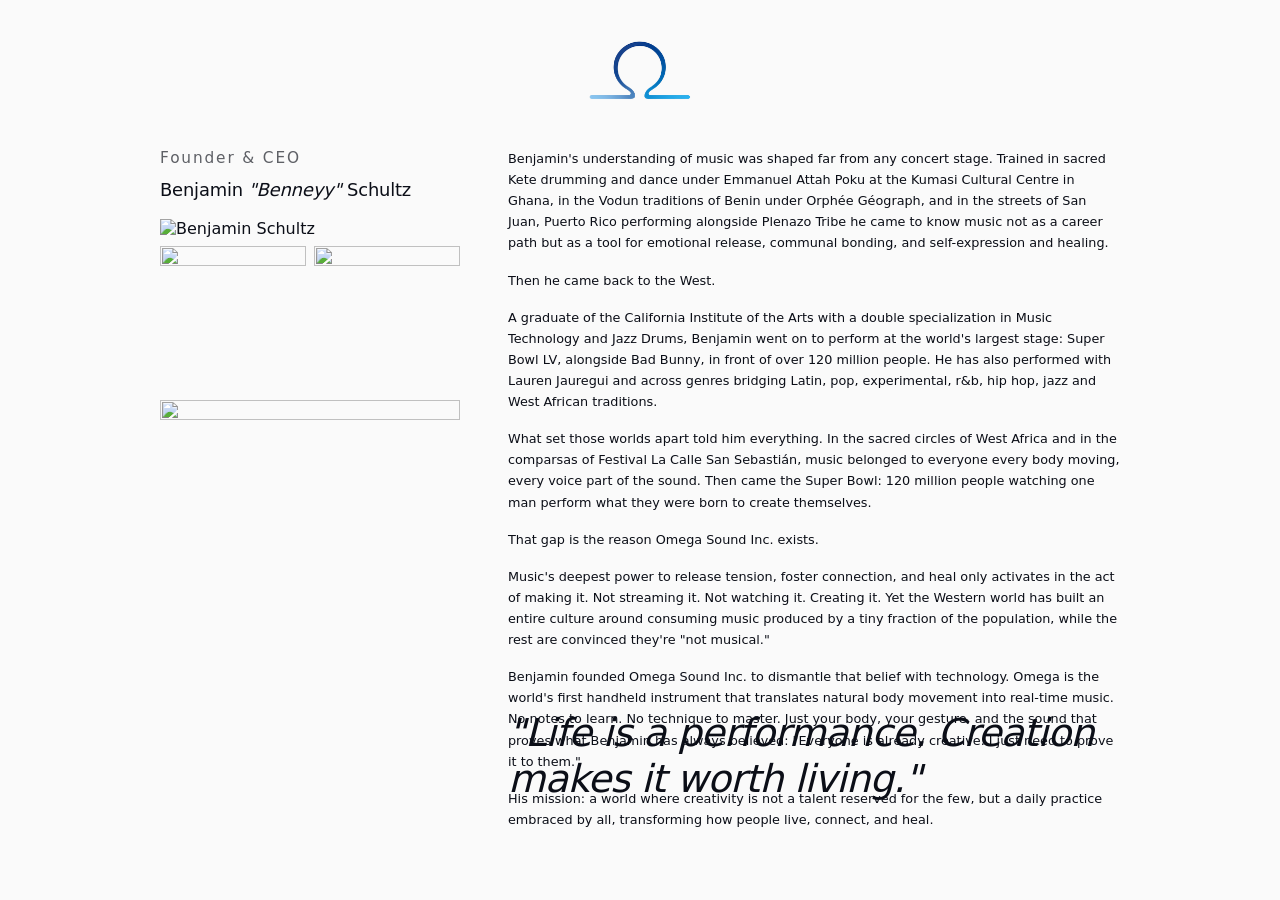
==== about.html @ bc6970d6 "Omega Sound Website 1.6 changed background, added about page, changed hero imnage" ====
<!DOCTYPE html>
<html lang="en">
<head>
  <meta charset="UTF-8">
  <meta name="viewport" content="width=device-width, initial-scale=1.0">
  <title>About — Omega Sound Inc.</title>
  <meta name="description" content="Benjamin 'Benneyy' Schultz — Founder & CEO of Omega Sound Inc.">

  <link rel="stylesheet" href="css/base.css">
  <link rel="stylesheet" href="css/hero.css">
  <link rel="stylesheet" href="css/about.css">
</head>

<body class="about-page">

  <!-- ── Nav: same logo group as hero ───────────────────────────── -->
  <div class="hero__logo-group">
    <div class="hero__logo-socials" aria-hidden="true">
      <a href="https://www.instagram.com/omegasound/" class="hero__social-link" aria-label="Instagram" target="_blank" rel="noopener noreferrer">
        <img src="assets/instagram.png" alt="Instagram" draggable="false">
      </a>
      <a href="https://www.linkedin.com/company/omegasound/about/?viewAsMember=true" class="hero__social-link" aria-label="LinkedIn" target="_blank" rel="noopener noreferrer">
        <img src="assets/linkedin.jpeg" alt="LinkedIn" draggable="false">
      </a>
      <a href="https://www.youtube.com/@OmegaSoundInc" class="hero__social-link" aria-label="YouTube" target="_blank" rel="noopener noreferrer">
        <img src="assets/youtube.png" alt="YouTube" draggable="false">
      </a>
    </div>
    <div class="hero__logo" aria-label="Omega Sound">
      <a href="index.html" aria-label="Home">
        <img src="assets/omega_logo.png" alt="Omega Sound" draggable="false">
      </a>
    </div>
    <nav class="hero__logo-nav" aria-label="Site navigation">
      <a href="demo.html" class="hero__logo-nav-item">Demo</a>
      <a href="about.html" class="hero__logo-nav-item" aria-current="page">About</a>
    </nav>
  </div>

  <!-- ── Page content ───────────────────────────────────────────── -->
  <main class="about-wrap">

    <!-- Two-column grid -->
    <div class="about-grid">

      <!-- Left column: labels + photos -->
      <div class="about-left">

        <p class="about-role">Founder &amp; CEO</p>
        <p class="about-name">Benjamin <em>"Benneyy"</em> Schultz</p>

        <!-- Main portrait -->
        <img
          class="about-photo-main"
          src="../AboutPage/WhatsApp%20Image%202026-05-01%20at%2010.24.20%201.png"
          alt="Benjamin Schultz"
          draggable="false"
        >

        <!-- Two side-by-side photos -->
        <div class="about-photo-pair">
          <img
            src="../AboutPage/IMG_0932%201.png"
            alt=""
            role="presentation"
            draggable="false"
          >
          <img
            src="../AboutPage/IMG_1394%201.png"
            alt=""
            role="presentation"
            draggable="false"
          >
        </div>

        <!-- Bottom photo — stays in left column -->
        <img
          class="about-photo-bottom"
          src="../AboutPage/IMG_9838%201.png"
          alt=""
          role="presentation"
          draggable="false"
        >

      </div>

      <!-- Right column: biography -->
      <div class="about-right">

        <p>Benjamin's understanding of music was shaped far from any concert stage. Trained in sacred Kete drumming and dance under Emmanuel Attah Poku at the Kumasi Cultural Centre in Ghana, in the Vodun traditions of Benin under Orphée Géograph, and in the streets of San Juan, Puerto Rico performing alongside Plenazo Tribe he came to know music not as a career path but as a tool for emotional release, communal bonding, and self-expression and healing.</p>

        <p>Then he came back to the West.</p>

        <p>A graduate of the California Institute of the Arts with a double specialization in Music Technology and Jazz Drums, Benjamin went on to perform at the world's largest stage: Super Bowl LV, alongside Bad Bunny, in front of over 120 million people. He has also performed with Lauren Jauregui and across genres bridging Latin, pop, experimental, r&amp;b, hip hop, jazz and West African traditions.</p>

        <p>What set those worlds apart told him everything. In the sacred circles of West Africa and in the comparsas of Festival La Calle San Sebastián, music belonged to everyone every body moving, every voice part of the sound. Then came the Super Bowl: 120 million people watching one man perform what they were born to create themselves.</p>

        <p>That gap is the reason Omega Sound Inc. exists.</p>

        <p>Music's deepest power to release tension, foster connection, and heal only activates in the act of making it. Not streaming it. Not watching it. Creating it. Yet the Western world has built an entire culture around consuming music produced by a tiny fraction of the population, while the rest are convinced they're "not musical."</p>

        <p>Benjamin founded Omega Sound Inc. to dismantle that belief with technology. Omega is the world's first handheld instrument that translates natural body movement into real-time music. No notes to learn. No technique to master. Just your body, your gesture, and the sound that proves what Benjamin has always believed: "Everyone is already creative. I just need to prove it to them."</p>

        <p>His mission: a world where creativity is not a talent reserved for the few, but a daily practice embraced by all, transforming how people live, connect, and heal.</p>

      </div>

    </div>

    <!-- Quote — offset to align with right column -->
    <div class="about-bottom-row">
      <blockquote class="about-quote">
        "Life is a performance. Creation makes it worth living."
      </blockquote>
    </div>

  </main>

</body>
</html>
---- css/base.css ----
/* ════════════════════════════════════════════════════════════════
   base.css — Omega Sound Inc.
   Design tokens + universal reset
   ════════════════════════════════════════════════════════════════ */

:root {
  /* ── Omega Brand Colors ── */
  --void:               #0B0E17;
  --nebula:             #1A1F2E;
  --starlight:          #E8ECF1;
  --ghost:              #8892A4;
  --omega-blue-deep:    #0A2463;
  --omega-blue-bright:  #3E92CC;
  --omega-blue-glow:    #88CCF1;

  /* ── Hero Text Gradient (gray-to-black, OKLAB interpolation) ── */
  --gradient-hero-from: #D0D0D0;
  --gradient-hero-to:   #111111;

  /* ── Typography ── */
  --font-display:    'Editorial New', 'Georgia', serif;
  --font-sans:       system-ui, -apple-system, BlinkMacSystemFont,
                     'Segoe UI', sans-serif;
  --font-handwrite:  'Caveat', cursive;

  /* ── Type Scale ── */
  --text-eyebrow:   clamp(0.75rem, 1.2vw, 1rem);
  --text-hero-line: clamp(3.5rem, 10vw, 9rem);
  --text-hero-sub:  clamp(2.5rem, 7vw, 6.5rem);

  /* ── Spacing ── */
  --space-xs:  4px;
  --space-sm:  8px;
  --space-md:  16px;
  --space-lg:  32px;
  --space-xl:  64px;
  --space-xxl: 128px;

  /* ── Easing ── */
  --ease-smooth: cubic-bezier(0.25, 0.46, 0.45, 0.94);
  --ease-spring: cubic-bezier(0.34, 1.56, 0.64, 1);
}

/* ── Web Fonts ──────────────────────────────────────────────────
   Self-hosted per project conventions (no CDN links).
   Place font files in assets/fonts/ then uncomment the block.
   ────────────────────────────────────────────────────────────── */

/* Handwriting font for palm form inputs */
@font-face {
  font-family: 'Caveat';
  src: url('../assets/fonts/Caveat-Regular.woff2') format('woff2');
  font-weight: 400;
  font-style: normal;
  font-display: swap;
}

/* Editorial New — uncomment once font file is available
@font-face {
  font-family: 'Editorial New';
  src: url('../assets/fonts/EditorialNew-Regular.woff2') format('woff2');
  font-weight: 400;
  font-style: normal;
  font-display: swap;
}
*/

/* ── Reset ── */
*, *::before, *::after {
  box-sizing: border-box;
  margin: 0;
  padding: 0;
}

html {
  scroll-behavior: smooth;
  -webkit-font-smoothing: antialiased;
  -moz-osx-font-smoothing: grayscale;
  text-rendering: optimizeLegibility;
  font-feature-settings: "kern" 1, "liga" 1;
}

body {
  /* Transparent lets the fixed canvas show through on desktop.
     On mobile the canvas is hidden via media query, so the fallback
     background is set there instead — see hero.css mobile block. */
  background: transparent;
  color: var(--void);
  font-family: var(--font-sans);
  overflow-x: hidden;
  min-height: 100vh;
}

img, video, svg {
  max-width: 100%;
  display: block;
}

@media (prefers-reduced-motion: reduce) {
  *, *::before, *::after {
    animation-duration: 0.01ms !important;
    transition-duration: 0.01ms !important;
  }
}
---- css/hero.css ----
/* ════════════════════════════════════════════════════════════════
   hero.css — Omega Sound Inc.
   Hero section layout, typography, and image composition
   ════════════════════════════════════════════════════════════════ */

/* ── Hero Section Container ── */
.hero {
  position: relative;
  width: 100%;
  /* Height aligned to Y:1672 of omega_handsconnected.png (1248×3328):
     page_Y = 20vh + (1672/3328 × 250vh) = 145.6vh
     This is the mirror axis where canvas 1 ends and canvas 2 begins. */
  height: 145.6vh;
  min-height: 700px;
  overflow: hidden;
  display: flex;
  flex-direction: column;
}



/* ════════════════════════════════════════════════════════════════
   LOGO GROUP — Top Center
   The logo is the ONLY in-flow child — this keeps the group
   perfectly centered on the logo at all times.
   Socials and About are position:absolute so they never push
   the logo off-center when hidden or visible.
   ════════════════════════════════════════════════════════════════ */
.hero__logo-group {
  position: absolute;
  top: var(--space-lg);
  left: 50%;
  transform: translateX(-50%);
  z-index: 10;
}

/* Extended hover zone — invisible pseudo-element that bridges the gap
   between the logo and its absolute-positioned social/about children.
   Without this, moving the cursor from the logo toward the icons crosses
   a gap where nothing is hovered, collapsing the state before you arrive. */
.hero__logo-group::before {
  content: '';
  position: absolute;
  left: -38vw;
  right: -20vw;
  top: -4vh;
  bottom: -4vh;
}

/* ── Omega Logo mark — only in-flow child ── */
.hero__logo {
  width: clamp(64px, 8vw, 104px);
  height: auto;
  display: block;
  transition: transform 1.1s cubic-bezier(0.25, 0.46, 0.45, 0.94);
}

.hero__logo img {
  width: 100%;
  height: auto;
  display: block;
}

/* Rotate 180° on group hover */
.hero__logo-group:hover .hero__logo {
  transform: rotate(180deg);
}

/* ── Social icons — absolutely positioned LEFT of logo ──
   Offset derived from OmegaLogoFlipEG.png: gap ≈ 8–9 vw between the
   rightmost icon's edge and the logo's left edge, icons ≈ 4 vw each,
   gutter ≈ 2.8 vw.  All items vertically centred on the logo (top:50%). ── */
.hero__logo-socials {
  position: absolute;
  /* Place the icons' right edge at ≈30 % from the left of the viewport.
     Formula: containing-block right edge (≈50vw+52px) minus target (30vw)
     = 20vw + 52px.  This is viewport-absolute so it never drifts into the
     grey channel between the two lobe circles at any screen width. */
  right: calc(20vw + 52px);
  top: 50%;
  transform: translateY(-50%) translateX(10px);
  display: flex;
  flex-direction: row;
  align-items: center;
  gap: clamp(20px, 2.8vw, 40px);
  opacity: 0;
  pointer-events: none;
  transition: opacity 0.4s cubic-bezier(0.25, 0.46, 0.45, 0.94),
              transform 0.4s cubic-bezier(0.25, 0.46, 0.45, 0.94);
}

.hero__logo-group:hover .hero__logo-socials {
  opacity: 1;
  pointer-events: auto;
  transform: translateY(-50%) translateX(0);
}

.hero__social-link {
  display: block;
  line-height: 0;
  flex-shrink: 0;
}

.hero__social-link img {
  width: clamp(32px, 4vw, 52px);
  height: clamp(32px, 4vw, 52px);
  object-fit: contain;
  display: block;
  /* dissolve any white/grey PNG background against the light canvas */
  mix-blend-mode: multiply;
}

/* ── Nav row (Demo | About) — absolutely positioned RIGHT of logo ──
   Container takes the same anchor as the old single "About" span.
   Items share typography; they sit side-by-side with a fixed gap. ── */
.hero__logo-nav {
  position: absolute;
  left: calc(100% + max(60px, 9vw));
  top: 50%;
  transform: translateY(-50%) translateX(-10px);
  display: flex;
  flex-direction: row;
  align-items: center;
  gap: clamp(20px, 3vw, 44px);
  white-space: nowrap;

  opacity: 0;
  pointer-events: none;
  transition: opacity 0.4s cubic-bezier(0.25, 0.46, 0.45, 0.94),
              transform 0.4s cubic-bezier(0.25, 0.46, 0.45, 0.94);
}

.hero__logo-group:hover .hero__logo-nav {
  opacity: 1;
  pointer-events: auto;
  transform: translateY(-50%) translateX(0);
}

.hero__logo-nav-item {
  font-family: var(--font-sans);
  font-size: var(--text-eyebrow);
  font-weight: 500;
  letter-spacing: 0.15em;
  cursor: pointer;
  color: #000000;
  background: none;
  text-decoration: none;
  transition: color 0.2s ease;
}

.hero__logo-nav-item:hover {
  color: #000000;
}

/* Active page indicator */
.hero__logo-nav-item[aria-current="page"] {
  color: #000000;
}


/* ── Hero SVG overlay — connecting lines ── */
.hero__lines {
  position: absolute;
  inset: 0;
  width: 100%;
  height: 100%;
  pointer-events: none;
  overflow: visible;
  z-index: 6;
}

.hero__lines line {
  stroke: #88CCF1;
  stroke-width: 2;
  stroke-opacity: 0.7;
}

/* ════════════════════════════════════════════════════════════════
   HERO TEXT BLOCK — lowered
   ════════════════════════════════════════════════════════════════ */

/* Register the two gradient stops as animatable typed properties.
   Plain CSS variables can't interpolate color values — @property
   declares the syntax so the browser knows how to tween them.
   inherits:true lets the value flow from .hero__text to every
   child (.hero__eyebrow, .hero__headline) without re-declaring. */
@property --hero-grad-from {
  syntax: '<color>';
  inherits: true;
  initial-value: #8BBFE8;
}
@property --hero-grad-to {
  syntax: '<color>';
  inherits: true;
  initial-value: #052145;
}

.hero__text {
  position: absolute;
  top: clamp(300px, 52vh, 520px);
  left: clamp(var(--space-lg), 5vw, 80px);
  z-index: 10;
  display: flex;
  flex-direction: column;
  gap: 0;
  line-height: 1;

  /* Seed the local copies at their resting values */
  --hero-grad-from: #8BBFE8;
  --hero-grad-to:   #052145;

  /* Animate both stops together */
  transition:
    --hero-grad-from 0.55s cubic-bezier(0.25, 0.46, 0.45, 0.94),
    --hero-grad-to   0.55s cubic-bezier(0.25, 0.46, 0.45, 0.94);
}

/* On hover: light end deepens to mid-gray, dark end goes to pure black */
.hero__text:hover {
  --hero-grad-from: #4A96CC;
  --hero-grad-to:   #020D1F;
}

.hero__eyebrow {
  font-family: var(--font-sans);
  font-size: var(--text-eyebrow);
  font-weight: 500;
  letter-spacing: 0.15em;
  text-transform: uppercase;

  background-image: linear-gradient(
    to bottom right in oklab,
    var(--hero-grad-from),
    var(--hero-grad-to)
  );
  background-clip: text;
  -webkit-background-clip: text;
  color: transparent;
  -webkit-text-fill-color: transparent;

  margin-bottom: clamp(4px, 0.8vh, 12px);
  opacity: 0.75;
}

.hero__headline {
  font-family: var(--font-sans);
  font-size: var(--text-hero-line);
  font-weight: 500;
  font-style: normal;
  font-synthesis: none;
  letter-spacing: -0.025em;
  line-height: 1.0;

  background-image: linear-gradient(
    to bottom right in oklab,
    var(--hero-grad-from),
    var(--hero-grad-to)
  );
  background-clip: text;
  -webkit-background-clip: text;
  color: transparent;
  -webkit-text-fill-color: transparent;

  display: block;
}

.hero__headline--sub {
  font-size: var(--text-hero-sub);
  opacity: 0.88;
}


/* ════════════════════════════════════════════════════════════════
   RESPONSIVE — Mobile
   ════════════════════════════════════════════════════════════════ */
@media (max-width: 768px) {
  /* Hide the canvas background on portrait mobile — the lobe circles are
     sized as a fraction of width, so on a narrow portrait viewport they
     render as two large visible grey discs at the top of the screen.
     The body fallback color (#E9E9E9, matching the canvas base fill)
     provides a clean flat background instead. */
  #omega-form-bg {
    display: none;
  }

  body {
    /* background: #E9E9E9; */
  }

  .hero__text {
    top: clamp(120px, 28vh, 220px);
    left: var(--space-md);
  }

  .hero__hand {
    height: clamp(570px, 90vh, 900px);
  }

  /* ── Logo group: switch to column so socials sit below the mark ── */
  .hero__logo-group {
    display: flex;
    flex-direction: column;
    align-items: center;
    gap: 10px;
  }

  /* Remove the large invisible hover bridge — no hover on touch */
  .hero__logo-group::before {
    display: none;
  }

  /* Socials: always visible, in-flow horizontal row below the Ω mark */
  .hero__logo-socials {
    position: static;
    opacity: 1;
    pointer-events: auto;
    transform: none;
    flex-direction: row;
    gap: 20px;
  }

  .hero__social-link img {
    width: 28px;
    height: 28px;
  }

  /* Hide nav row on mobile — no room beside the logo in column layout */
  .hero__logo-nav {
    display: none;
  }
}
}
---- css/about.css ----
/* ════════════════════════════════════════════════════════════════
   about.css — Omega Sound Inc.
   About page layout
   ════════════════════════════════════════════════════════════════ */

/* ── Page base ── */
.about-page {
  background: #FAFAFA;
  color: var(--void);
  min-height: 100vh;
}

/* ── Nav: fixed top-center, override hero.css absolute ── */
.about-page .hero__logo-group {
  position: fixed;
  top: var(--space-lg);
  left: 50%;
  transform: translateX(-50%);
  z-index: 100;
}

.about-page .hero__social-link img {
  mix-blend-mode: normal;
}

/* ── Page wrapper ── */
.about-wrap {
  max-width: 1040px;
  margin: 0 auto;
  padding: 148px 40px 80px;
}

/* ════════════════════════════════════════════════════════════════
   TWO-COLUMN GRID
   ════════════════════════════════════════════════════════════════ */
.about-grid {
  display: grid;
  grid-template-columns: 300px 1fr;
  column-gap: 48px;
  align-items: start;
}

/* ── LEFT COLUMN ── */
.about-left {
  display: flex;
  flex-direction: column;
  gap: 8px;
}

/* Role eyebrow — matches .hero__eyebrow treatment */
.about-role {
  font-family: var(--font-sans);
  font-size: var(--text-eyebrow);
  font-weight: 500;
  letter-spacing: 0.12em;
  color: var(--void);
  opacity: 0.65;
  margin: 0;
  line-height: 1.4;
}

/* Name — slightly larger, same family */
.about-name {
  font-family: var(--font-sans);
  font-size: clamp(1rem, 1.4vw, 1.25rem);
  font-weight: 500;
  letter-spacing: -0.01em;
  color: var(--void);
  margin: 0 0 10px;
  line-height: 1.3;
}

.about-name em {
  font-style: italic;
}

/* Main portrait — full column width */
.about-photo-main {
  width: 100%;
  height: auto;
  display: block;
  object-fit: cover;
}

/* Two side-by-side photos */
.about-photo-pair {
  display: grid;
  grid-template-columns: 1fr 1fr;
  gap: 8px;
}

.about-photo-pair img {
  width: 100%;
  aspect-ratio: 1 / 1;
  object-fit: cover;
  display: block;
}

/* ── RIGHT COLUMN: biography ── */
.about-right {
  display: flex;
  flex-direction: column;
  gap: 1em;
}

.about-right p {
  font-family: var(--font-sans);
  font-size: clamp(0.8rem, 1vw, 0.9rem);
  font-weight: 400;
  line-height: 1.65;
  color: var(--void);
  margin: 0;
}

/* Bottom photo — stays in left column flow */
.about-photo-bottom {
  width: 100%;
  height: auto;
  display: block;
  object-fit: cover;
  aspect-ratio: 4 / 3;
}

/* ════════════════════════════════════════════════════════════════
   QUOTE — below the grid, left-offset to align with right column
   300px left col + 48px gap = 348px
   ════════════════════════════════════════════════════════════════ */
.about-bottom-row {
  margin-top: -120px;
  padding-left: calc(300px + 48px);
}

.about-quote {
  margin: 0;
  padding: 0;
  border: none;
  font-family: var(--font-sans);
  font-size: clamp(1.6rem, 3vw, 2.6rem);
  font-weight: 400;
  font-style: italic;
  letter-spacing: -0.02em;
  line-height: 1.2;
  color: var(--void);
}

/* ════════════════════════════════════════════════════════════════
   RESPONSIVE — Mobile
   ════════════════════════════════════════════════════════════════ */
@media (max-width: 768px) {
  .about-wrap {
    padding: 88px 20px 60px;
  }

  .about-grid {
    grid-template-columns: 1fr;
    row-gap: 32px;
  }

  /* Bio reads first on mobile */
  .about-right {
    order: -1;
  }

  .about-right p {
    font-size: 0.9rem;
  }

  .about-photo-bottom {
    aspect-ratio: 16 / 9;
  }

  /* Mobile nav — matches hero mobile layout */
  .about-page .hero__logo-group {
    display: flex;
    flex-direction: column;
    align-items: center;
    gap: 10px;
  }

  .about-page .hero__logo-group::before {
    display: none;
  }

  .about-page .hero__logo-socials {
    position: static;
    opacity: 1;
    pointer-events: auto;
    transform: none;
    flex-direction: row;
    gap: 20px;
  }

  .about-page .hero__logo-nav {
    display: none;
  }
}
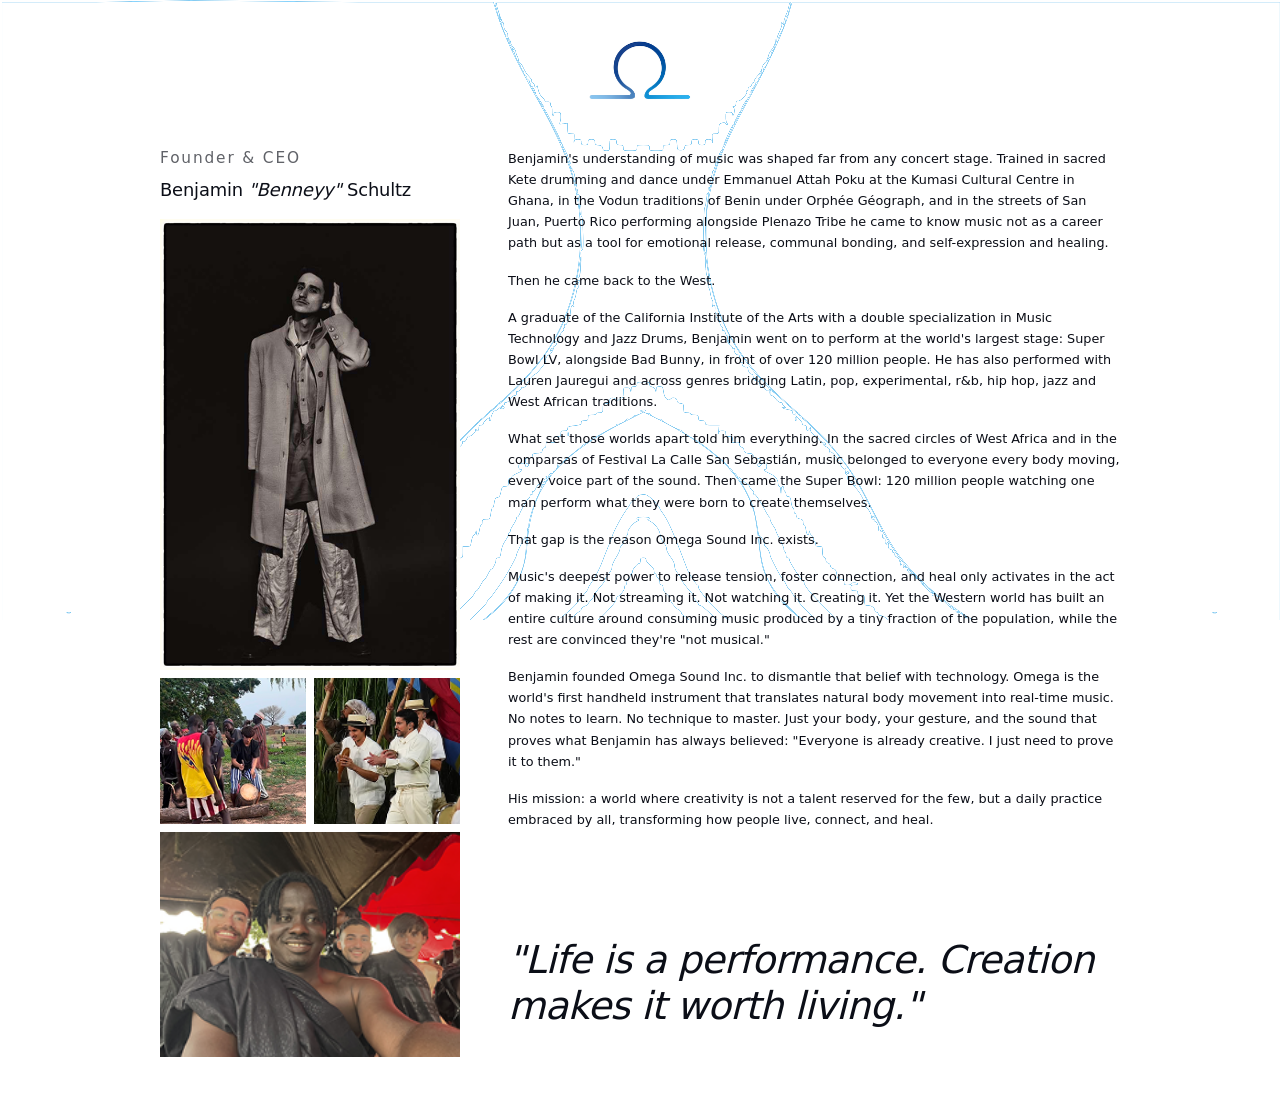
==== commit cb03816f: "Omega Sound Website 1.7 fixed about page images not loading and formatting, theoretically fixed mobi" ====
--- a/about.html
+++ b/about.html
@@ -12,6 +12,9 @@
 </head>
 
 <body class="about-page">
+
+  <!-- Background canvas — traced pattern, covers full viewport, reveals on load. -->
+  <div id="about-bg-top" aria-hidden="true"></div>
 
   <!-- ── Nav: same logo group as hero ───────────────────────────── -->
   <div class="hero__logo-group">
@@ -52,7 +55,7 @@
         <!-- Main portrait -->
         <img
           class="about-photo-main"
-          src="../AboutPage/WhatsApp%20Image%202026-05-01%20at%2010.24.20%201.png"
+          src="assets/about/WhatsApp%20Image%202026-05-01%20at%2010.24.20%201.png"
           alt="Benjamin Schultz"
           draggable="false"
         >
@@ -60,13 +63,13 @@
         <!-- Two side-by-side photos -->
         <div class="about-photo-pair">
           <img
-            src="../AboutPage/IMG_0932%201.png"
+            src="assets/about/IMG_0932%201.png"
             alt=""
             role="presentation"
             draggable="false"
           >
           <img
-            src="../AboutPage/IMG_1394%201.png"
+            src="assets/about/IMG_1394%201.png"
             alt=""
             role="presentation"
             draggable="false"
@@ -76,7 +79,7 @@
         <!-- Bottom photo — stays in left column -->
         <img
           class="about-photo-bottom"
-          src="../AboutPage/IMG_9838%201.png"
+          src="assets/about/IMG_9838%201.png"
           alt=""
           role="presentation"
           draggable="false"
@@ -116,5 +119,9 @@
 
   </main>
 
+  <!-- omega_form_bg_traced.js must load before about_bg.js (exposes initOmegaFormBg) -->
+  <script src="js/omega_form_bg_traced.js"></script>
+  <script src="js/about_bg.js"></script>
+
 </body>
 </html>
--- a/css/hero.css
+++ b/css/hero.css
@@ -324,9 +324,14 @@
     height: 28px;
   }
 
-  /* Hide nav row on mobile — no room beside the logo in column layout */
+  /* Nav: always visible below socials in column layout — hover doesn't work on touch */
   .hero__logo-nav {
-    display: none;
-  }
-}
-}
+    position: static;
+    opacity: 1;
+    pointer-events: auto;
+    transform: none;
+    flex-direction: row;
+    gap: clamp(16px, 5vw, 28px);
+  }
+}
+}
--- a/css/about.css
+++ b/css/about.css
@@ -5,9 +5,20 @@
 
 /* ── Page base ── */
 .about-page {
-  background: #FAFAFA;
+  background: transparent; /* html white shows through unrevealed canvas areas */
   color: var(--void);
   min-height: 100vh;
+}
+
+/* ── Background canvas — fixed full-viewport, behind all content ── */
+#about-bg-top {
+  position: fixed;
+  top: 0;
+  left: 0;
+  width: 100%;
+  height: 100vh;
+  pointer-events: none;
+  z-index: -1;
 }
 
 /* ── Nav: fixed top-center, override hero.css absolute ── */
@@ -28,6 +39,7 @@
   max-width: 1040px;
   margin: 0 auto;
   padding: 148px 40px 80px;
+  position: relative;
 }
 
 /* ════════════════════════════════════════════════════════════════
@@ -191,6 +203,11 @@
   }
 
   .about-page .hero__logo-nav {
-    display: none;
-  }
-}
+    position: static;
+    opacity: 1;
+    pointer-events: auto;
+    transform: none;
+    flex-direction: row;
+    gap: clamp(16px, 5vw, 28px);
+  }
+}
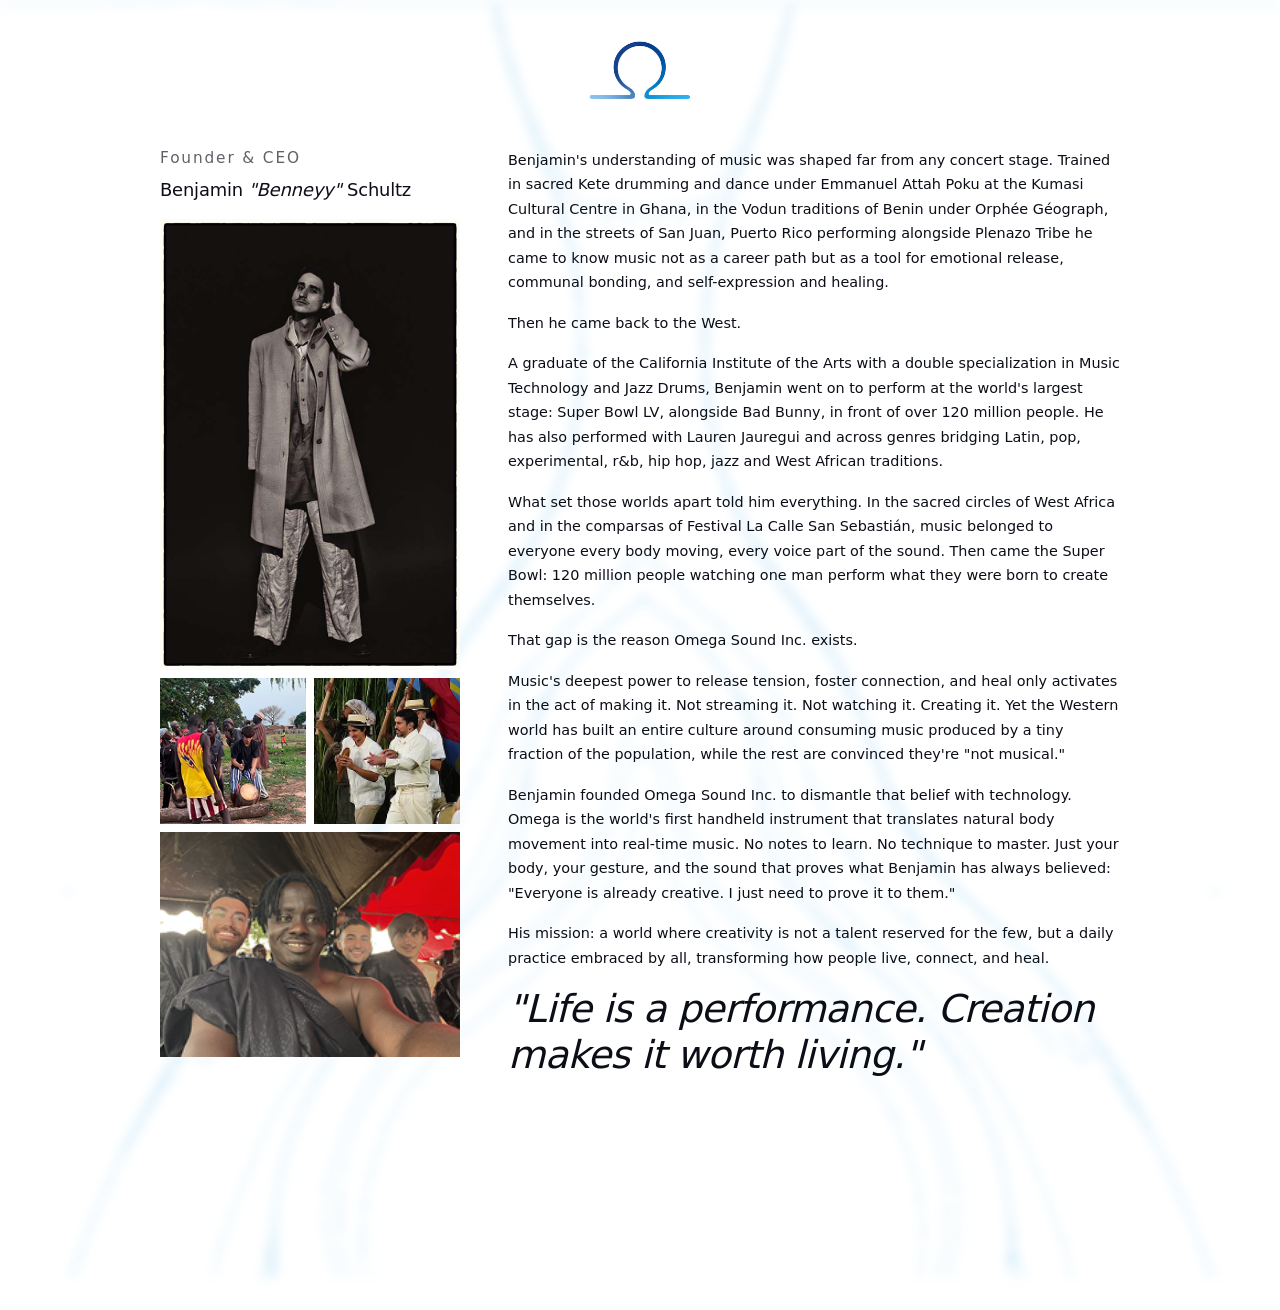
==== commit c4b9283e: "Omega Sound Website 1.7 blur bg, quote in    right col, click device zone → demo" ====
--- a/about.html
+++ b/about.html
@@ -106,15 +106,12 @@
 
         <p>His mission: a world where creativity is not a talent reserved for the few, but a daily practice embraced by all, transforming how people live, connect, and heal.</p>
 
+        <blockquote class="about-quote">
+          "Life is a performance. Creation makes it worth living."
+        </blockquote>
+
       </div>
 
-    </div>
-
-    <!-- Quote — offset to align with right column -->
-    <div class="about-bottom-row">
-      <blockquote class="about-quote">
-        "Life is a performance. Creation makes it worth living."
-      </blockquote>
     </div>
 
   </main>
--- a/css/about.css
+++ b/css/about.css
@@ -8,22 +8,24 @@
   background: transparent; /* html white shows through unrevealed canvas areas */
   color: var(--void);
   min-height: 100vh;
-}
-
-/* ── Background canvas — fixed full-viewport, behind all content ── */
+  position: relative; /* anchors absolute #about-bg-top */
+}
+
+/* ── Background canvas — same dimensions as .hero on home page ── */
 #about-bg-top {
-  position: fixed;
+  position: absolute;
   top: 0;
   left: 0;
   width: 100%;
-  height: 100vh;
-  pointer-events: none;
+  height: 145.6vh;
+  min-height: 700px;
   z-index: -1;
-}
-
-/* ── Nav: fixed top-center, override hero.css absolute ── */
+  filter: blur(6px);
+}
+
+/* ── Nav: absolute top-center — stays at page top, doesn't follow scroll ── */
 .about-page .hero__logo-group {
-  position: fixed;
+  position: absolute;
   top: var(--space-lg);
   left: 50%;
   transform: translateX(-50%);
@@ -38,7 +40,7 @@
 .about-wrap {
   max-width: 1040px;
   margin: 0 auto;
-  padding: 148px 40px 80px;
+  padding: 148px 40px 0;
   position: relative;
 }
 
@@ -117,9 +119,9 @@
 
 .about-right p {
   font-family: var(--font-sans);
-  font-size: clamp(0.8rem, 1vw, 0.9rem);
+  font-size: clamp(0.9rem, 1.1vw, 1rem);
   font-weight: 400;
-  line-height: 1.65;
+  line-height: 1.7;
   color: var(--void);
   margin: 0;
 }
@@ -131,15 +133,6 @@
   display: block;
   object-fit: cover;
   aspect-ratio: 4 / 3;
-}
-
-/* ════════════════════════════════════════════════════════════════
-   QUOTE — below the grid, left-offset to align with right column
-   300px left col + 48px gap = 348px
-   ════════════════════════════════════════════════════════════════ */
-.about-bottom-row {
-  margin-top: -120px;
-  padding-left: calc(300px + 48px);
 }
 
 .about-quote {
@@ -174,7 +167,7 @@
   }
 
   .about-right p {
-    font-size: 0.9rem;
+    font-size: 0.95rem;
   }
 
   .about-photo-bottom {
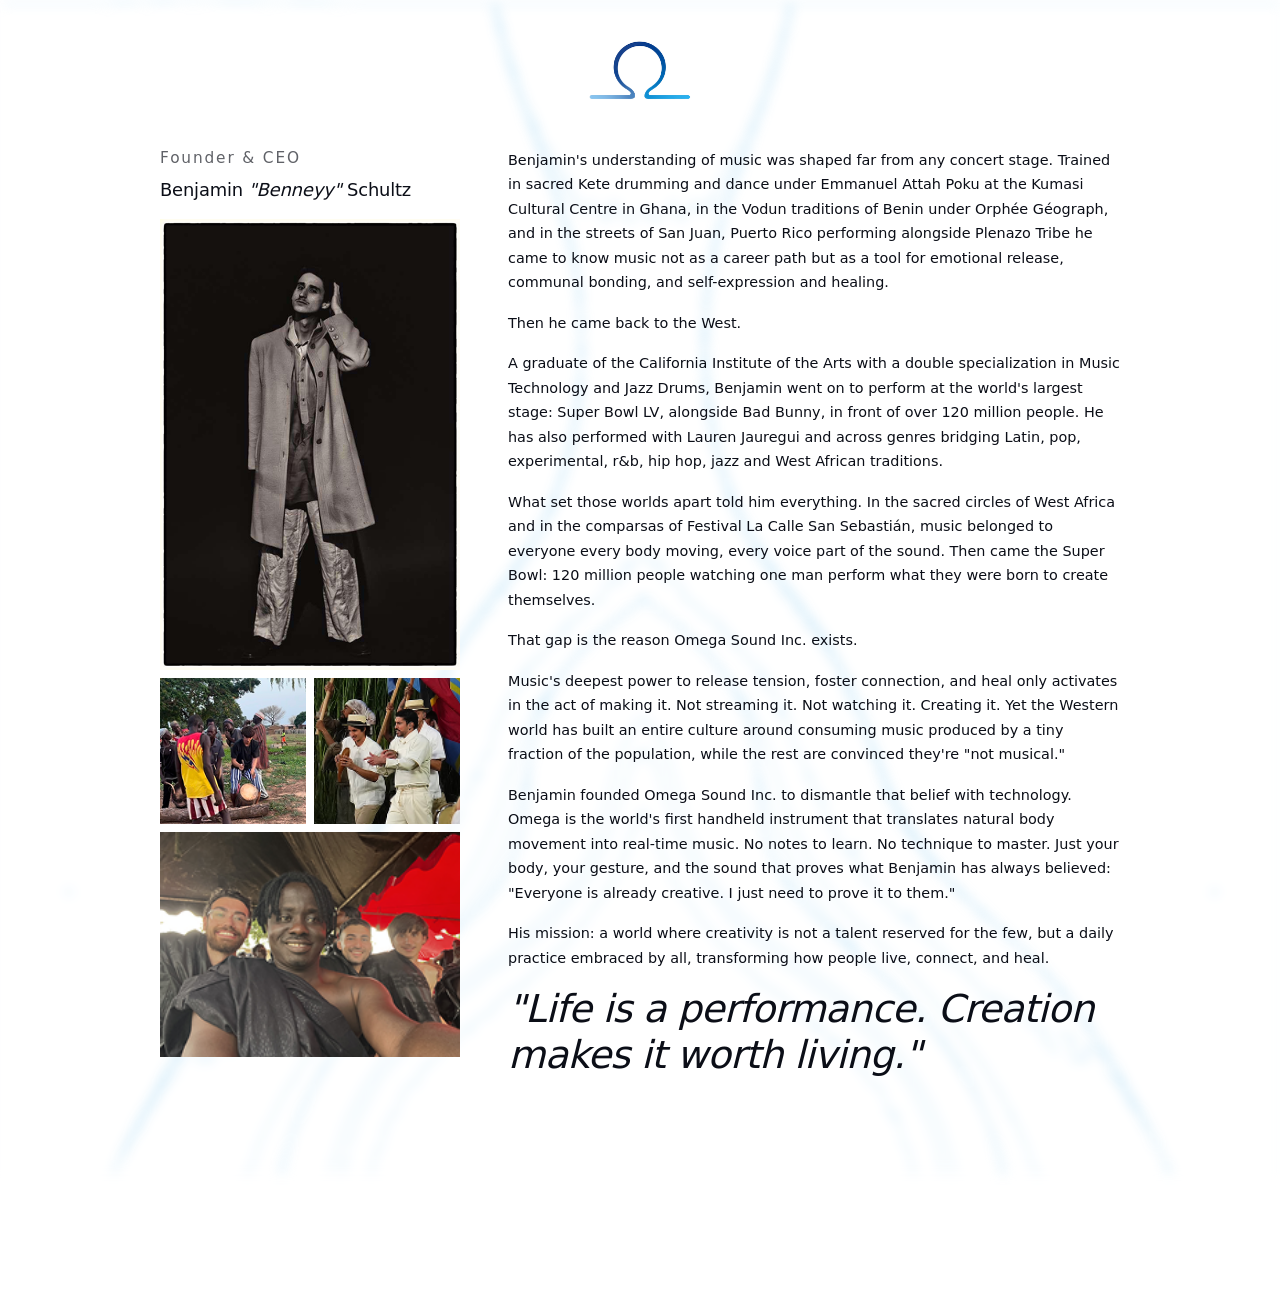
==== commit b3ba1b8f: "Omega Sound Website 1.8 — Blog + Plena as Prophecy article - Add blog listing page (blog.html + css/" ====
--- a/about.html
+++ b/about.html
@@ -37,6 +37,7 @@
     <nav class="hero__logo-nav" aria-label="Site navigation">
       <a href="demo.html" class="hero__logo-nav-item">Demo</a>
       <a href="about.html" class="hero__logo-nav-item" aria-current="page">About</a>
+      <a href="blog.html" class="hero__logo-nav-item">Blog</a>
     </nav>
   </div>
 
--- a/css/hero.css
+++ b/css/hero.css
@@ -42,7 +42,7 @@
   content: '';
   position: absolute;
   left: -38vw;
-  right: -20vw;
+  right: -28vw;
   top: -4vh;
   bottom: -4vh;
 }
@@ -76,7 +76,7 @@
      Formula: containing-block right edge (≈50vw+52px) minus target (30vw)
      = 20vw + 52px.  This is viewport-absolute so it never drifts into the
      grey channel between the two lobe circles at any screen width. */
-  right: calc(20vw + 52px);
+  right: calc(20vw + 90px);
   top: 50%;
   transform: translateY(-50%) translateX(10px);
   display: flex;
--- a/css/about.css
+++ b/css/about.css
@@ -153,7 +153,7 @@
    ════════════════════════════════════════════════════════════════ */
 @media (max-width: 768px) {
   .about-wrap {
-    padding: 88px 20px 60px;
+    padding: 200px 20px 60px;
   }
 
   .about-grid {
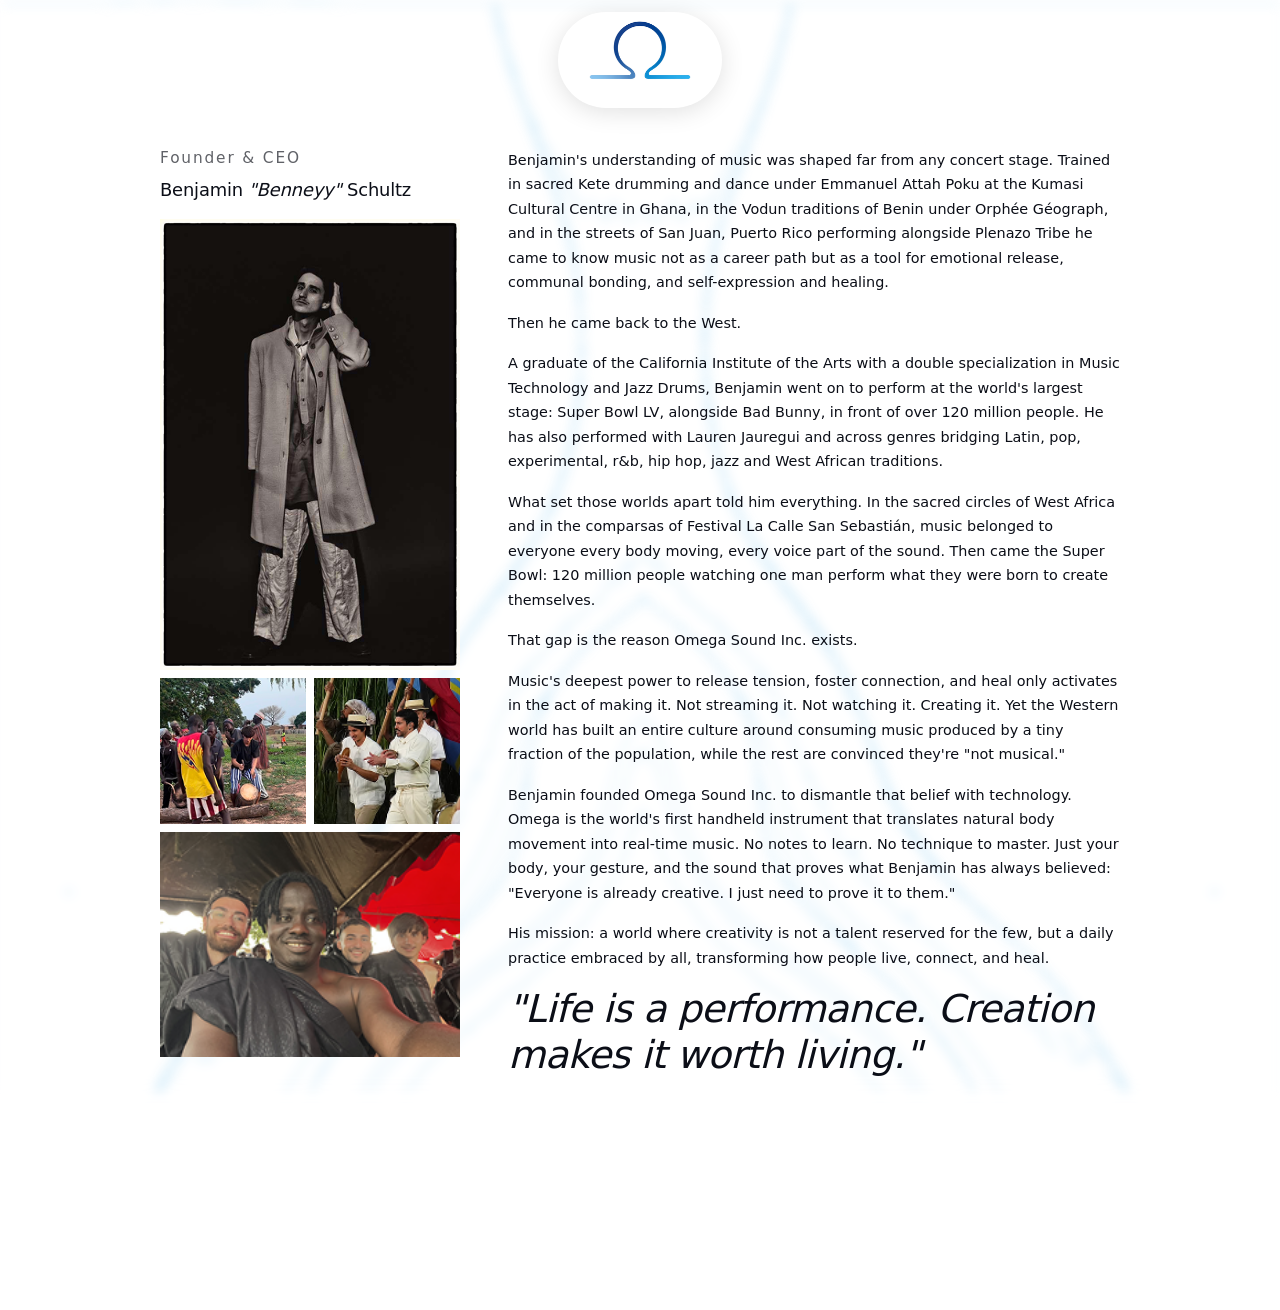
==== commit 2ca3a009: "Omega Sound Website 1.9 — restore video hero + site banner Recovered from Claude Code file-history t" ====
--- a/about.html
+++ b/about.html
@@ -6,9 +6,9 @@
   <title>About — Omega Sound Inc.</title>
   <meta name="description" content="Benjamin 'Benneyy' Schultz — Founder & CEO of Omega Sound Inc.">
 
-  <link rel="stylesheet" href="css/base.css">
-  <link rel="stylesheet" href="css/hero.css">
-  <link rel="stylesheet" href="css/about.css">
+  <link rel="stylesheet" href="css/base.css?v=23">
+  <link rel="stylesheet" href="css/hero.css?v=20">
+  <link rel="stylesheet" href="css/about.css?v=20">
 </head>
 
 <body class="about-page">
@@ -16,30 +16,30 @@
   <!-- Background canvas — traced pattern, covers full viewport, reveals on load. -->
   <div id="about-bg-top" aria-hidden="true"></div>
 
-  <!-- ── Nav: same logo group as hero ───────────────────────────── -->
-  <div class="hero__logo-group">
-    <div class="hero__logo-socials" aria-hidden="true">
-      <a href="https://www.instagram.com/omegasound/" class="hero__social-link" aria-label="Instagram" target="_blank" rel="noopener noreferrer">
-        <img src="assets/instagram.png" alt="Instagram" draggable="false">
-      </a>
-      <a href="https://www.linkedin.com/company/omegasound/about/?viewAsMember=true" class="hero__social-link" aria-label="LinkedIn" target="_blank" rel="noopener noreferrer">
-        <img src="assets/linkedin.jpeg" alt="LinkedIn" draggable="false">
-      </a>
-      <a href="https://www.youtube.com/@OmegaSoundInc" class="hero__social-link" aria-label="YouTube" target="_blank" rel="noopener noreferrer">
-        <img src="assets/youtube.png" alt="YouTube" draggable="false">
-      </a>
-    </div>
-    <div class="hero__logo" aria-label="Omega Sound">
-      <a href="index.html" aria-label="Home">
+  <!-- ── Site banner — pill collapses to logo, expands on hover ── -->
+  <header class="site-banner is-fixed" role="banner">
+    <div class="hero__logo-group">
+      <div class="hero__logo-socials" aria-hidden="true">
+        <a href="https://www.instagram.com/omegasound/" class="hero__social-link" aria-label="Instagram" target="_blank" rel="noopener noreferrer">
+          <img src="assets/instagram.png" alt="Instagram" draggable="false">
+        </a>
+        <a href="https://www.linkedin.com/company/omegasound/about/?viewAsMember=true" class="hero__social-link" aria-label="LinkedIn" target="_blank" rel="noopener noreferrer">
+          <img src="assets/linkedin.jpeg" alt="LinkedIn" draggable="false">
+        </a>
+        <a href="https://www.youtube.com/@OmegaSoundInc" class="hero__social-link" aria-label="YouTube" target="_blank" rel="noopener noreferrer">
+          <img src="assets/youtube.png" alt="YouTube" draggable="false">
+        </a>
+      </div>
+      <a class="hero__logo" href="index.html" aria-label="Omega Sound — home">
         <img src="assets/omega_logo.png" alt="Omega Sound" draggable="false">
       </a>
+      <nav class="hero__logo-nav" aria-label="Site navigation">
+        <a href="demo.html" class="hero__logo-nav-item">Demo</a>
+        <a href="about.html" class="hero__logo-nav-item" aria-current="page">About</a>
+        <a href="blog.html" class="hero__logo-nav-item">Blog</a>
+      </nav>
     </div>
-    <nav class="hero__logo-nav" aria-label="Site navigation">
-      <a href="demo.html" class="hero__logo-nav-item">Demo</a>
-      <a href="about.html" class="hero__logo-nav-item" aria-current="page">About</a>
-      <a href="blog.html" class="hero__logo-nav-item">Blog</a>
-    </nav>
-  </div>
+  </header>
 
   <!-- ── Page content ───────────────────────────────────────────── -->
   <main class="about-wrap">
@@ -120,6 +120,7 @@
   <!-- omega_form_bg_traced.js must load before about_bg.js (exposes initOmegaFormBg) -->
   <script src="js/omega_form_bg_traced.js"></script>
   <script src="js/about_bg.js"></script>
+  <script src="js/omega_logo_home.js?v=20"></script>
 
 </body>
 </html>
--- a/css/base.css
+++ b/css/base.css
@@ -19,6 +19,7 @@
 
   /* ── Typography ── */
   --font-display:    'Editorial New', 'Georgia', serif;
+  --font-condensed:  'Opus Chords Sans Condensed', sans-serif;
   --font-sans:       system-ui, -apple-system, BlinkMacSystemFont,
                      'Segoe UI', sans-serif;
   --font-handwrite:  'Caveat', cursive;
@@ -46,6 +47,15 @@
    Place font files in assets/fonts/ then uncomment the block.
    ────────────────────────────────────────────────────────────── */
 
+/* Opus Chords Sans Condensed — hero display */
+@font-face {
+  font-family: 'Opus Chords Sans Condensed';
+  src: url('../assets/fonts/OpusChordsSansCondensedStd.otf') format('opentype');
+  font-weight: 400;
+  font-style: normal;
+  font-display: swap;
+}
+
 /* Handwriting font for palm form inputs */
 @font-face {
   font-family: 'Caveat';
@@ -55,15 +65,53 @@
   font-display: swap;
 }
 
-/* Editorial New — uncomment once font file is available
 @font-face {
   font-family: 'Editorial New';
-  src: url('../assets/fonts/EditorialNew-Regular.woff2') format('woff2');
+  src: url('../assets/fonts/PPEditorialNew-Ultralight.otf') format('opentype');
+  font-weight: 200;
+  font-style: normal;
+  font-display: swap;
+}
+
+@font-face {
+  font-family: 'Editorial New';
+  src: url('../assets/fonts/PPEditorialNew-UltralightItalic.otf') format('opentype');
+  font-weight: 200;
+  font-style: italic;
+  font-display: swap;
+}
+
+@font-face {
+  font-family: 'Editorial New';
+  src: url('../assets/fonts/PPEditorialNew-Regular.otf') format('opentype');
   font-weight: 400;
   font-style: normal;
   font-display: swap;
 }
-*/
+
+@font-face {
+  font-family: 'Editorial New';
+  src: url('../assets/fonts/PPEditorialNew-Italic.otf') format('opentype');
+  font-weight: 400;
+  font-style: italic;
+  font-display: swap;
+}
+
+@font-face {
+  font-family: 'Editorial New';
+  src: url('../assets/fonts/PPEditorialNew-Ultrabold.otf') format('opentype');
+  font-weight: 800;
+  font-style: normal;
+  font-display: swap;
+}
+
+@font-face {
+  font-family: 'Editorial New';
+  src: url('../assets/fonts/PPEditorialNew-UltraboldItalic.otf') format('opentype');
+  font-weight: 800;
+  font-style: italic;
+  font-display: swap;
+}
 
 /* ── Reset ── */
 *, *::before, *::after {
@@ -87,7 +135,7 @@
   background: transparent;
   color: var(--void);
   font-family: var(--font-sans);
-  overflow-x: hidden;
+  overflow-x: clip; /* clip ≠ hidden — doesn't create a scroll container, so position:sticky still works */
   min-height: 100vh;
 }
 
--- a/css/hero.css
+++ b/css/hero.css
@@ -7,16 +7,133 @@
 .hero {
   position: relative;
   width: 100%;
-  /* Height aligned to Y:1672 of omega_handsconnected.png (1248×3328):
-     page_Y = 20vh + (1672/3328 × 250vh) = 145.6vh
-     This is the mirror axis where canvas 1 ends and canvas 2 begins. */
-  height: 145.6vh;
-  min-height: 700px;
+  /* Reduced to half: was 145.6vh (two-canvas mirror design).
+     Now 72.8vh — single canvas, no mirrored section2 background. */
+  height: 27.3vh;
+  min-height: 150px;
   overflow: hidden;
   display: flex;
   flex-direction: column;
 }
 
+
+
+/* ════════════════════════════════════════════════════════════════
+   SITE BANNER — collapsed pill around the logo, expands on hover
+   ════════════════════════════════════════════════════════════════ */
+.site-banner {
+  position: absolute;
+  top: 0.75rem;
+  left: 50%;
+  transform: translateX(-50%);
+  /* Collapsed: just wide enough to frame the logo */
+  width: clamp(96px, 14vw, 164px);
+  height: clamp(60px, 12.5vh, 96px);
+  background: #ffffff;
+  border-radius: 999px;
+  z-index: 500;
+  display: flex;
+  align-items: center;
+  justify-content: center;
+  overflow: hidden;
+  box-shadow: 0 4px 24px rgba(0, 0, 0, 0.12);
+  transition: width 0.48s cubic-bezier(0.25, 0.46, 0.45, 0.94);
+  white-space: nowrap;
+}
+
+/* Expanded: grows to reveal socials + nav */
+.site-banner:hover {
+  width: min(640px, calc(100vw - 1.5rem));
+}
+
+/* Once video hero scrolls away, JS adds .is-fixed so banner sticks to viewport top */
+.site-banner.is-fixed {
+  position: fixed;
+  top: 0.75rem;
+  left: 50%;
+  transform: translateX(-50%);
+}
+
+/* Logo group: switch to flex row so socials/nav flow beside the logo */
+.site-banner .hero__logo-group {
+  position: relative;
+  top: auto;
+  left: auto;
+  transform: none;
+  padding-top: 6px;
+  display: flex;
+  flex-direction: row;
+  align-items: center;
+  gap: 0;
+}
+
+/* Suppress the wide invisible hover bridge — not needed inside the banner */
+.site-banner .hero__logo-group::before {
+  display: none;
+}
+
+/* Socials: in-flow flex row, hidden by max-width clipping until banner expands */
+.site-banner .hero__logo-socials {
+  position: static;
+  display: flex;
+  flex-direction: row;
+  align-items: center;
+  gap: clamp(14px, 2vw, 28px);
+  order: -1;                       /* sits LEFT of the logo */
+  max-width: 0;
+  overflow: hidden;
+  opacity: 0;
+  padding-right: 0;
+  pointer-events: none;
+  transform: none;
+  transition:
+    max-width 0.48s cubic-bezier(0.25, 0.46, 0.45, 0.94),
+    opacity    0.28s ease 0.14s,
+    padding-right 0.48s cubic-bezier(0.25, 0.46, 0.45, 0.94);
+}
+
+.site-banner:hover .hero__logo-socials {
+  max-width: 280px;
+  opacity: 1;
+  padding-right: clamp(20px, 2.8vw, 40px);
+  pointer-events: auto;
+}
+
+/* Nav: in-flow flex row, hidden by max-width clipping until banner expands */
+.site-banner .hero__logo-nav {
+  position: static;
+  display: flex;
+  flex-direction: row;
+  align-items: center;
+  gap: clamp(16px, 2.5vw, 36px);
+  max-width: 0;
+  overflow: hidden;
+  opacity: 0;
+  padding-left: 0;
+  pointer-events: none;
+  transform: none;
+  transition:
+    max-width 0.48s cubic-bezier(0.25, 0.46, 0.45, 0.94),
+    opacity    0.28s ease 0.14s,
+    padding-left 0.48s cubic-bezier(0.25, 0.46, 0.45, 0.94);
+}
+
+.site-banner:hover .hero__logo-nav {
+  max-width: 280px;
+  opacity: 1;
+  padding-left: clamp(20px, 2.8vw, 40px);
+  pointer-events: auto;
+}
+
+/* Neutralise the base .hero__logo-group:hover transforms inside the banner —
+   those rules (0-3-0) would apply translateY(-50%) and misalign the items.
+   These selectors are 0-4-0 so they always win. */
+.site-banner .hero__logo-group:hover .hero__logo-socials {
+  transform: none;
+}
+.site-banner .hero__logo-group:hover .hero__logo-nav {
+  transform: none;
+}
 
 
 /* ════════════════════════════════════════════════════════════════
@@ -45,14 +162,23 @@
   right: -28vw;
   top: -4vh;
   bottom: -4vh;
-}
-
-/* ── Omega Logo mark — only in-flow child ── */
+  /* Allow clicks to pass through to child elements (logo link, social icons, nav).
+     Without this, the bridge intercepts every pointer event in the extended area. */
+  pointer-events: none;
+}
+
+/* ── Omega Logo mark — only in-flow child, links to home ── */
 .hero__logo {
   width: clamp(64px, 8vw, 104px);
   height: auto;
   display: block;
-  transition: transform 1.1s cubic-bezier(0.25, 0.46, 0.45, 0.94);
+  cursor: pointer;
+  text-decoration: none;
+  /* Must sit above the ::before hover-bridge pseudo-element,
+     which is position:absolute and otherwise covers the logo,
+     swallowing clicks before they reach this <a>. */
+  position: relative;
+  z-index: 1;
 }
 
 .hero__logo img {
@@ -61,10 +187,10 @@
   display: block;
 }
 
-/* Rotate 180° on group hover */
+/* Logo spin on hover — disabled
 .hero__logo-group:hover .hero__logo {
   transform: rotate(180deg);
-}
+} */
 
 /* ── Social icons — absolutely positioned LEFT of logo ──
    Offset derived from OmegaLogoFlipEG.png: gap ≈ 8–9 vw between the
@@ -85,7 +211,9 @@
   gap: clamp(20px, 2.8vw, 40px);
   opacity: 0;
   pointer-events: none;
-  transition: opacity 0.4s cubic-bezier(0.25, 0.46, 0.45, 0.94),
+  /* Slower fade-out (0.9s) compensates for the hover bridge having
+     pointer-events:none — gives the cursor time to reach the icons. */
+  transition: opacity 0.9s cubic-bezier(0.25, 0.46, 0.45, 0.94),
               transform 0.4s cubic-bezier(0.25, 0.46, 0.45, 0.94);
 }
 
@@ -126,7 +254,8 @@
 
   opacity: 0;
   pointer-events: none;
-  transition: opacity 0.4s cubic-bezier(0.25, 0.46, 0.45, 0.94),
+  /* Slower fade-out matches socials — see socials comment above. */
+  transition: opacity 0.9s cubic-bezier(0.25, 0.46, 0.45, 0.94),
               transform 0.4s cubic-bezier(0.25, 0.46, 0.45, 0.94);
 }
 
@@ -197,7 +326,7 @@
 
 .hero__text {
   position: absolute;
-  top: clamp(300px, 52vh, 520px);
+  top: clamp(120px, 22vh, 220px);
   left: clamp(var(--space-lg), 5vw, 80px);
   z-index: 10;
   display: flex;
@@ -334,4 +463,3 @@
     gap: clamp(16px, 5vw, 28px);
   }
 }
-}
--- a/css/about.css
+++ b/css/about.css
@@ -21,15 +21,6 @@
   min-height: 700px;
   z-index: -1;
   filter: blur(6px);
-}
-
-/* ── Nav: absolute top-center — stays at page top, doesn't follow scroll ── */
-.about-page .hero__logo-group {
-  position: absolute;
-  top: var(--space-lg);
-  left: 50%;
-  transform: translateX(-50%);
-  z-index: 100;
 }
 
 .about-page .hero__social-link img {
@@ -174,33 +165,4 @@
     aspect-ratio: 16 / 9;
   }
 
-  /* Mobile nav — matches hero mobile layout */
-  .about-page .hero__logo-group {
-    display: flex;
-    flex-direction: column;
-    align-items: center;
-    gap: 10px;
-  }
-
-  .about-page .hero__logo-group::before {
-    display: none;
-  }
-
-  .about-page .hero__logo-socials {
-    position: static;
-    opacity: 1;
-    pointer-events: auto;
-    transform: none;
-    flex-direction: row;
-    gap: 20px;
-  }
-
-  .about-page .hero__logo-nav {
-    position: static;
-    opacity: 1;
-    pointer-events: auto;
-    transform: none;
-    flex-direction: row;
-    gap: clamp(16px, 5vw, 28px);
-  }
 }
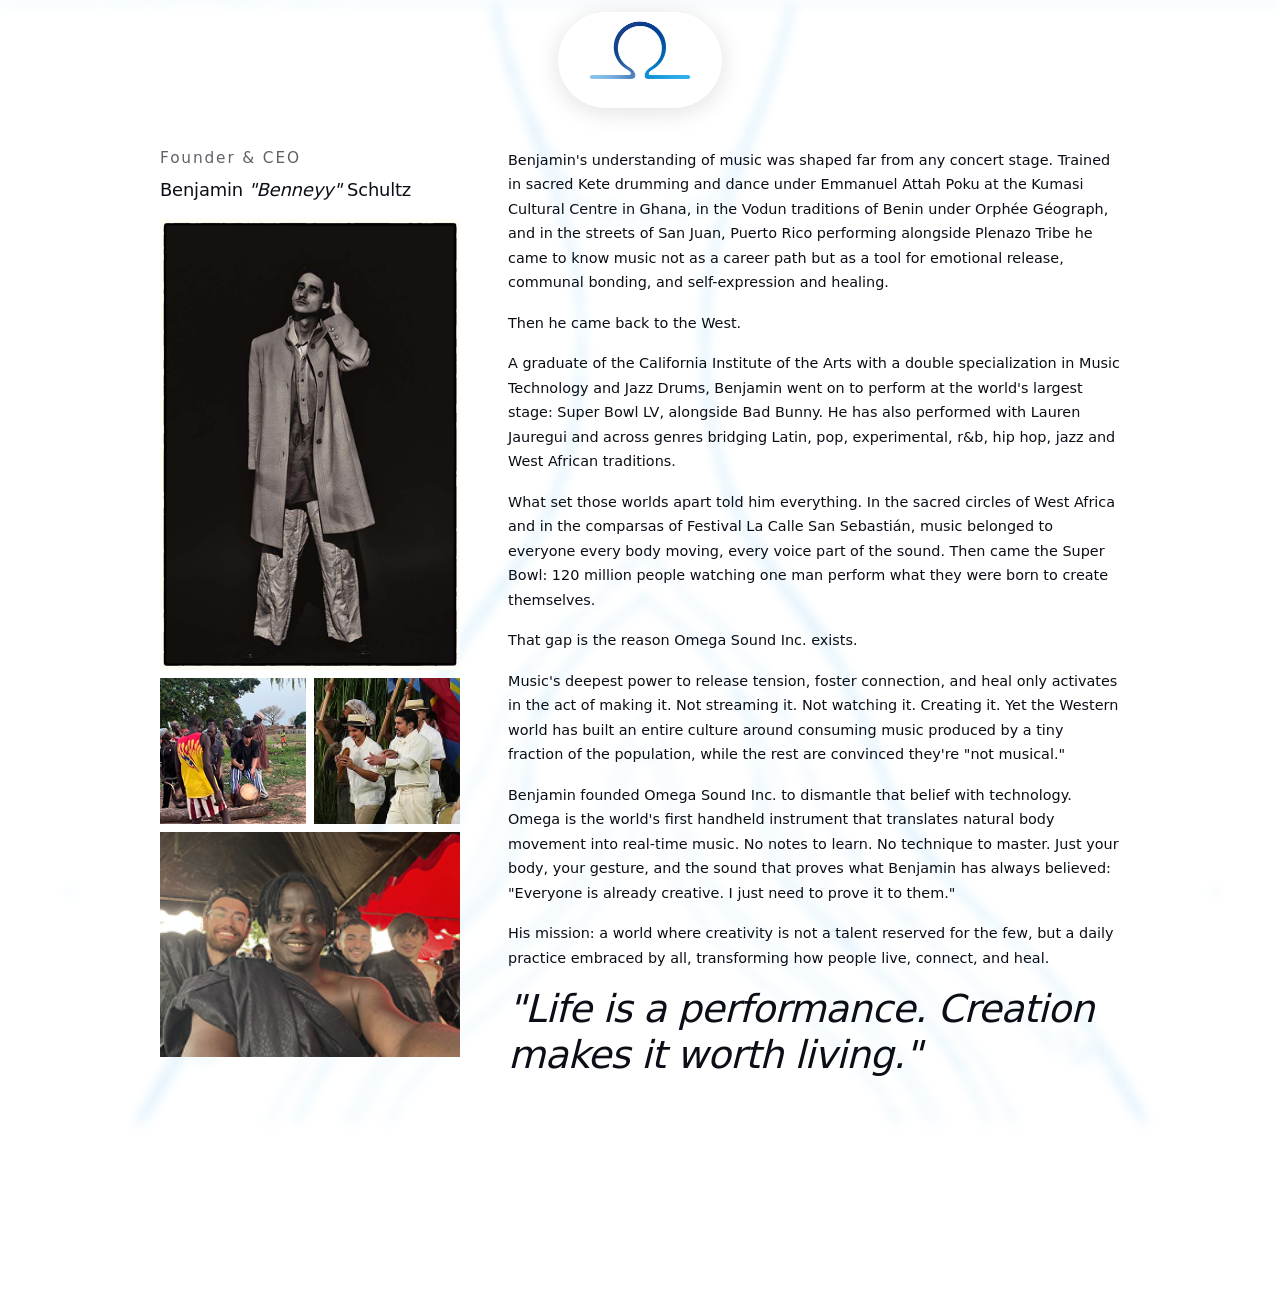
==== commit d53223eb: "Omega Sound Website 2.0 — UI polish, popup waitlist, transparency fixes - Banner: moved site-banner " ====
--- a/about.html
+++ b/about.html
@@ -6,8 +6,8 @@
   <title>About — Omega Sound Inc.</title>
   <meta name="description" content="Benjamin 'Benneyy' Schultz — Founder & CEO of Omega Sound Inc.">
 
-  <link rel="stylesheet" href="css/base.css?v=23">
-  <link rel="stylesheet" href="css/hero.css?v=20">
+  <link rel="stylesheet" href="css/base.css?v=25">
+  <link rel="stylesheet" href="css/hero.css?v=22">
   <link rel="stylesheet" href="css/about.css?v=20">
 </head>
 
@@ -24,7 +24,7 @@
           <img src="assets/instagram.png" alt="Instagram" draggable="false">
         </a>
         <a href="https://www.linkedin.com/company/omegasound/about/?viewAsMember=true" class="hero__social-link" aria-label="LinkedIn" target="_blank" rel="noopener noreferrer">
-          <img src="assets/linkedin.jpeg" alt="LinkedIn" draggable="false">
+          <img src="assets/linkedin.png" alt="LinkedIn" draggable="false">
         </a>
         <a href="https://www.youtube.com/@OmegaSoundInc" class="hero__social-link" aria-label="YouTube" target="_blank" rel="noopener noreferrer">
           <img src="assets/youtube.png" alt="YouTube" draggable="false">
@@ -95,7 +95,7 @@
 
         <p>Then he came back to the West.</p>
 
-        <p>A graduate of the California Institute of the Arts with a double specialization in Music Technology and Jazz Drums, Benjamin went on to perform at the world's largest stage: Super Bowl LV, alongside Bad Bunny, in front of over 120 million people. He has also performed with Lauren Jauregui and across genres bridging Latin, pop, experimental, r&amp;b, hip hop, jazz and West African traditions.</p>
+        <p>A graduate of the California Institute of the Arts with a double specialization in Music Technology and Jazz Drums, Benjamin went on to perform at the world's largest stage: Super Bowl LV, alongside Bad Bunny. He has also performed with Lauren Jauregui and across genres bridging Latin, pop, experimental, r&amp;b, hip hop, jazz and West African traditions.</p>
 
         <p>What set those worlds apart told him everything. In the sacred circles of West Africa and in the comparsas of Festival La Calle San Sebastián, music belonged to everyone every body moving, every voice part of the sound. Then came the Super Bowl: 120 million people watching one man perform what they were born to create themselves.</p>
 
--- a/css/base.css
+++ b/css/base.css
@@ -18,11 +18,11 @@
   --gradient-hero-to:   #111111;
 
   /* ── Typography ── */
-  --font-display:    'Editorial New', 'Georgia', serif;
-  --font-condensed:  'Opus Chords Sans Condensed', sans-serif;
   --font-sans:       system-ui, -apple-system, BlinkMacSystemFont,
                      'Segoe UI', sans-serif;
-  --font-handwrite:  'Caveat', cursive;
+  --font-display:    var(--font-sans);
+  --font-condensed:  var(--font-sans);
+  --font-handwrite:  var(--font-sans);
 
   /* ── Type Scale ── */
   --text-eyebrow:   clamp(0.75rem, 1.2vw, 1rem);
--- a/css/hero.css
+++ b/css/hero.css
@@ -22,7 +22,7 @@
    SITE BANNER — collapsed pill around the logo, expands on hover
    ════════════════════════════════════════════════════════════════ */
 .site-banner {
-  position: absolute;
+  position: fixed;
   top: 0.75rem;
   left: 50%;
   transform: translateX(-50%);
@@ -43,7 +43,7 @@
 
 /* Expanded: grows to reveal socials + nav */
 .site-banner:hover {
-  width: min(640px, calc(100vw - 1.5rem));
+  width: min(700px, calc(100vw - 1.5rem));
 }
 
 /* Once video hero scrolls away, JS adds .is-fixed so banner sticks to viewport top */
